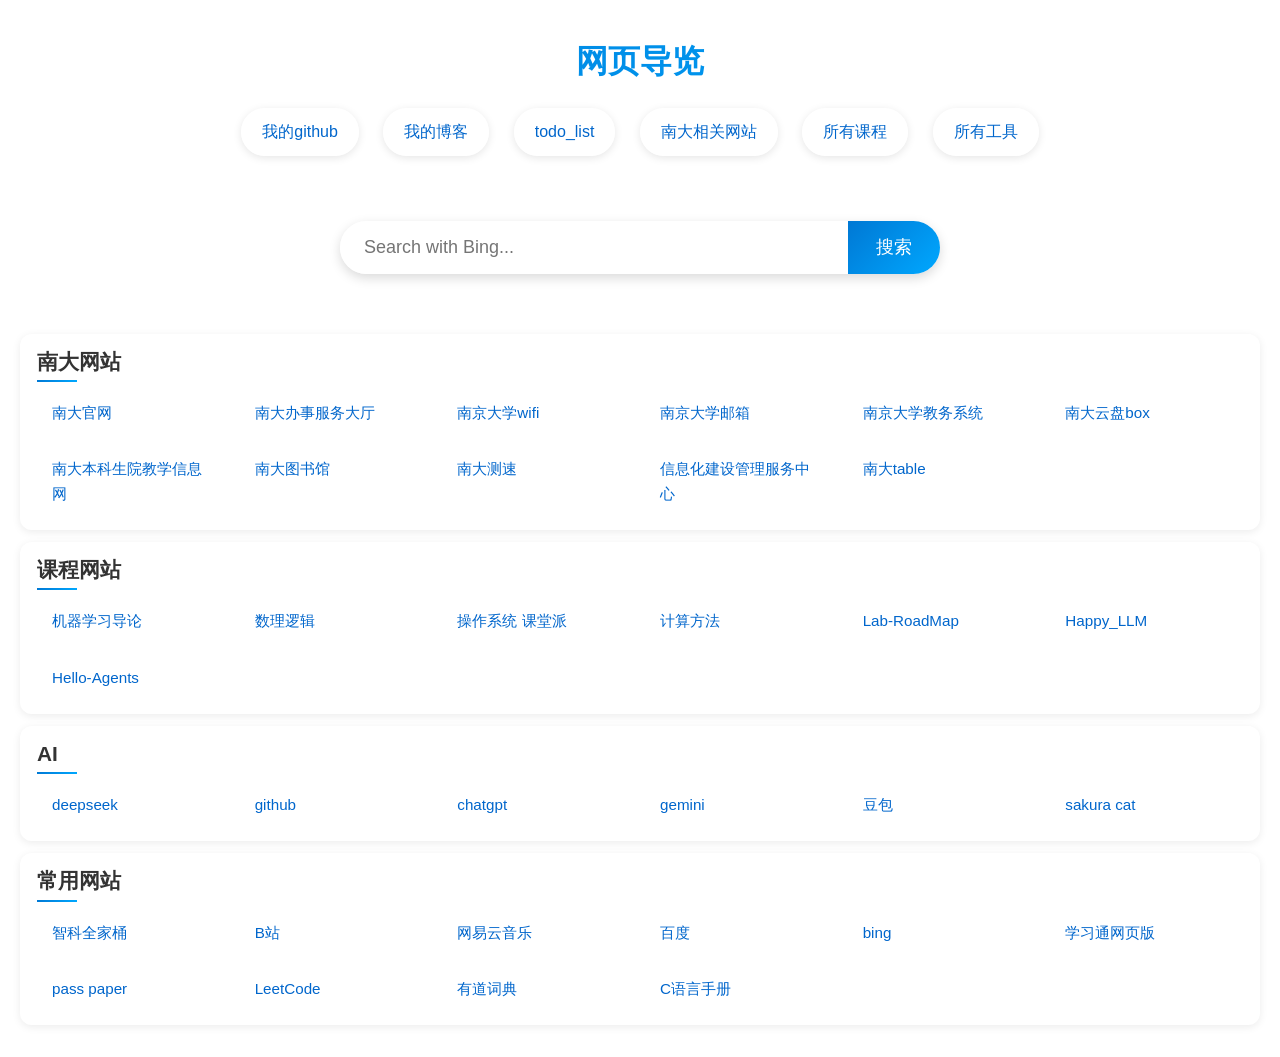
==== index.html @ 231a9780 "新增智科全家桶" ====
<!DOCTYPE html>
<html lang="zh-CN">

<head>
    <meta charset="UTF-8">
    <meta name="viewport" content="width=device-width, initial-scale=1.0">
    <meta name="description" content="李云浩的个人主页 - 导航页">
    <meta name="author" content="李云浩">
    <meta name="theme-color" content="#0078D4">
    <title>李云浩的个人主页</title>
    <link rel="preconnect" href="https://fonts.googleapis.com">
    <link rel="preconnect" href="https://fonts.gstatic.com" crossorigin>
    <link rel="prefetch" href="https://lyh843.github.io/todo">
    <link rel="prefetch" href="https://lyh843.github.io/nju">
    <link rel="prefetch" href="https://lyh843.github.io/preClass">
    <link rel="prefetch" href="https://lyh843.github.io/tools">
    <link rel="stylesheet" href="style.css">
</head>

<body>
    <header>
        <h1 class="title">网页导览</h1>
        <nav class="nav-links" aria-label="主导航">
            <a href="https://github.com/lyh843" target="_blank" rel="noopener noreferrer">我的github</a>
            <a href="http://4.189.252.43" target="_blank" rel="noopener noreferrer">我的博客</a>
            <a href="https://lyh843.github.io/todo" target="_blank" rel="noopener noreferrer">todo_list</a>
            <a href="https://lyh843.github.io/nju" target="_blank" rel="noopener noreferrer">南大相关网站</a>
            <a href="https://lyh843.github.io/preClass" target="_blank" rel="noopener noreferrer">所有课程</a>
            <a href="https://lyh843.github.io/tools" target="_blank" rel="noopener noreferrer">所有工具</a>
        </nav>
    </header>

    <main>
        <div class="search-container">
            <form action="https://www.bing.com/search" method="get" class="search-form" role="search" aria-label="搜索引擎" target="_blank">
                <input type="text" name="q" autofocus placeholder="Search with Bing..." aria-label="搜索内容">
                <button type="submit">搜索</button>
            </form>
        </div>

        <section class="link-section" aria-labelledby="nju-heading">
            <h2 id="nju-heading">南大网站</h2>
            <div class="link-grid">
                <a href="https://www.nju.edu.cn/" target="_blank" rel="noopener noreferrer">南大官网</a>
                <a href="https://ehall.nju.edu.cn/" target="_blank" rel="noopener noreferrer">南大办事服务大厅</a>
                <a href="https://p.nju.edu.cn/" target="_blank" rel="noopener noreferrer">南京大学wifi</a>
                <a href="https://mail.nju.edu.cn/" target="_blank" rel="noopener noreferrer">南京大学邮箱</a>
                <a href="http://elite.nju.edu.cn/jiaowu/login.do" target="_blank" rel="noopener noreferrer">南京大学教务系统</a>
                <a href="https://box.nju.edu.cn/" target="_blank" rel="noopener noreferrer">南大云盘box</a>
                <a href="https://jw.nju.edu.cn/" target="_blank" rel="noopener noreferrer">南大本科生院教学信息网</a>
                <a href="https://lib.nju.edu.cn/" target="_blank" rel="noopener noreferrer">南大图书馆</a>
                <a href="https://test.nju.edu.cn/" target="_blank" rel="noopener noreferrer">南大测速</a>
                <a href="https://itsc.nju.edu.cn/main.htm" target="_blank" rel="noopener noreferrer">信息化建设管理服务中心</a>
                <a href="https://table.nju.edu.cn/" target="_blank" rel="noopener noreferrer">南大table</a>
            </div>
        </section>

        <section class="link-section" aria-labelledby="course-heading">
            <h2 id="course-heading">课程网站</h2>
            <div class="link-grid">
                <a href="http://10.58.102.15:3001/" target="_blank" rel="noopener noreferrer">机器学习导论</a>
                <a href="https://daiwz.net/teaching/" target="_blank" rel="noopener noreferrer">数理逻辑</a>
                <a href="https://www.ketangpai.cn/#/main/classDetail?courseid=MDAwMDAwMDAwMLOcuZaGqbuxhaVyoQ&courserole=0&submodulename=0" target="_blank" rel="noopener noreferrer">操作系统 课堂派</a>
                <a href="https://nju-3dv.github.io/cm2026/" target="_blank" rel="noopener noreferrer">计算方法</a>
                <a href="https://github.com/LAMDASZ-ML/Lab-RoadMap" target="_blank" rel="noopener noreferrer">Lab-RoadMap</a>
                <a href="https://datawhalechina.github.io/happy-llm/#/" target="_blank" rel="noopener noreferrer">Happy_LLM</a>
                <a href="https://datawhalechina.github.io/hello-agents/#/" target="_blank" rel="noopener noreferrer">Hello-Agents</a>
            </div>
        </section>

        <section class="link-section" aria-labelledby="ai-heading">
            <h2 id="ai-heading">AI</h2>
            <div class="link-grid">
                <a href="https://chat.deepseek.com/" target="_blank" rel="noopener noreferrer">deepseek</a>
                <a href="https://github.com/" target="_blank" rel="noopener noreferrer">github</a>
                <a href="https://chatgpt.com/" target="_blank" rel="noopener noreferrer">chatgpt</a>
                <a href="https://gemini.google.com/app" target="_blank" rel="noopener noreferrer">gemini</a>
                <a href="https://www.doubao.com/" target="_blank" rel="noopener noreferrer">豆包</a>
                <a href="https://sakura-cat1.com/dashboard" target="_blank" rel="noopener noreferrer">sakura cat</a>
            </div>
        </section>

        <section class="link-section" aria-labelledby="common-heading">
            <h2 id="common-heading">常用网站</h2>
            <div class="link-grid">
                <a href="https://njuis-students.github.io/" target="_blank" rep="noopener noreferrer">智科全家桶</a>
                <a href="https://www.bilibili.com/" target="_blank" rel="noopener noreferrer">B站</a>
                <a href="https://music.163.com/" target="_blank" rel="noopener noreferrer">网易云音乐</a>
                <a href="https://www.baidu.com/" target="_blank" rel="noopener noreferrer">百度</a>
                <a href="https://www.bing.com/" target="_blank" rel="noopener noreferrer">bing</a>
                <a href="https://passport2.chaoxing.com/login?fid=&newversion=true&refer=https%3A%2F%2Fi.chaoxing.com" target="_blank" rel="noopener noreferrer">学习通网页版</a>
                <a href="https://www.paperpass.com/" target="_blank" rel="noopener noreferrer">pass paper</a>
                <a href="https://leetcode.cn/" target="_blank" rel="noopener noreferrer">LeetCode</a>
                <a href="https://www.youdao.com/" target="_blank" rel="noopener noreferrer">有道词典</a>
                <a href="https://ref.cpl.icu/" target="_blank" rel="noopener noreferrer">C语言手册</a>
            </div>
        </section>
    </main>
</body>

</html>
---- style.css ----
:root {
    --primary-color: #0078D4;
    --primary-gradient: linear-gradient(135deg, #0078D4, #00a8ff);
    --link-color: #0066cc;
    --link-hover: #004499;
    --shadow: 0 4px 12px rgba(0, 0, 0, 0.15);
    --shadow-hover: 0 8px 24px rgba(0, 120, 212, 0.25);
}

* {
    box-sizing: border-box;
}

body {
    margin: 0;
    padding: 20px;
    background-image: linear-gradient(rgba(255, 255, 255, 0.15), rgba(255, 255, 255, 0.2)), url('background1.png');
    background-size: cover;
    background-position: center;
    background-repeat: no-repeat;
    background-attachment: fixed;
    font-family: -apple-system, BlinkMacSystemFont, "Segoe UI", Roboto, "Helvetica Neue", Arial, sans-serif;
    color: #333;
    line-height: 1.6;
    min-height: 100vh;
}

h1, h2, h3 {
    margin: 0.5em 0;
    font-weight: 600;
}

h1 { 
    font-size: 2em;
    background: var(--primary-gradient);
    -webkit-background-clip: text;
    -webkit-text-fill-color: transparent;
    background-clip: text;
}

h2 { 
    font-size: 1.3em;
    margin: 0;
    position: relative;
    display: inline-block;
}

h2::after {
    content: '';
    position: absolute;
    bottom: -4px;
    left: 0;
    width: 40px;
    height: 2px;
    background: var(--primary-gradient);
    transition: width 0.3s ease;
}

.link-section:hover h2::after {
    width: 100%;
}

h3 { font-size: 1.2em; }

a {
    color: var(--link-color);
    text-decoration: none;
    margin-right: 10px;
    transition: all 0.3s ease;
}

a:hover {
    color: var(--link-hover);
    text-decoration: none;
}

.title {
    text-align: center;
    animation: fadeInDown 0.8s ease;
}

.nav-links {
    text-align: center;
    margin: 1em 0;
    animation: fadeIn 1s ease;
}

.nav-links a {
    display: inline-block;
    margin: 5px 10px;
    padding: 10px 20px;
    background: rgba(255, 255, 255, 0.7);
    border-radius: 25px;
    border: 1px solid rgba(255, 255, 255, 0.6);
    box-shadow: 0 2px 8px rgba(0, 0, 0, 0.1);
    transition: all 0.3s ease;
    font-weight: 500;
}

.nav-links a:hover {
    transform: translateY(-3px);
    box-shadow: var(--shadow-hover);
    background: white;
}

.search-container {
    display: flex;
    justify-content: center;
    margin-top: 60px;
    margin-bottom: 60px;
    animation: fadeInUp 1s ease;
}

.search-form {
    display: flex;
    width: 100%;
    max-width: 600px;
    border-radius: 40px;
    box-shadow: var(--shadow);
    overflow: hidden;
    background: white;
    transition: all 0.3s ease;
}

.search-form:hover {
    box-shadow: var(--shadow-hover);
    transform: translateY(-2px);
}

.search-form input {
    flex: 1;
    padding: 16px 24px;
    font-size: 18px;
    border: none;
    outline: none;
}

.search-form button {
    padding: 0 28px;
    font-size: 18px;
    border: none;
    background: var(--primary-gradient);
    color: white;
    cursor: pointer;
    transition: all 0.3s ease;
    font-weight: 500;
}

.search-form button:hover {
    background: linear-gradient(135deg, #0066b8, #0097e6);
    transform: scale(1.05);
}

.link-section {
    background: rgba(255, 255, 255, 0.25);
    padding: 12px 16px;
    padding-top: 10px;
    border-radius: 12px;
    margin: 12px 0;
    border: 1px solid rgba(255, 255, 255, 0.2);
    box-shadow: 0 2px 8px rgba(0, 0, 0, 0.08);
    transition: all 0.3s ease;
    animation: fadeInUp 0.6s ease backwards;
    backdrop-filter: blur(4px);
    overflow: hidden;
}

.link-section .link-grid {
    max-height: 2000px;
    opacity: 1;
    overflow: visible;
    transition: all 0.3s ease;
    margin-top: 12px;
}

.link-section:hover {
    background: rgba(255, 255, 255, 0.45);
    box-shadow: 0 4px 16px rgba(0, 0, 0, 0.12);
}

.link-section:nth-child(1) { animation-delay: 0.1s; }
.link-section:nth-child(2) { animation-delay: 0.2s; }
.link-section:nth-child(3) { animation-delay: 0.3s; }
.link-section:nth-child(4) { animation-delay: 0.4s; }

.link-grid {
    display: grid;
    grid-template-columns: repeat(auto-fill, minmax(180px, 1fr));
    gap: 10px;
}

.link-grid a {
    display: block;
    padding: 10px 14px;
    background: rgba(255, 255, 255, 0.6);
    border-radius: 8px;
    border: 1px solid rgba(255, 255, 255, 0.4);
    transition: all 0.3s ease;
    position: relative;
    overflow: hidden;
    font-size: 0.95em;
}

.link-grid a::before {
    content: '';
    position: absolute;
    top: 0;
    left: -100%;
    width: 100%;
    height: 100%;
    background: linear-gradient(90deg, transparent, rgba(0, 120, 212, 0.1), transparent);
    transition: left 0.5s ease;
}

.link-grid a:hover::before {
    left: 100%;
}

.link-grid a:hover {
    background: rgba(255, 255, 255, 0.85);
    border-color: var(--primary-color);
}

@keyframes fadeIn {
    from { opacity: 0; }
    to { opacity: 1; }
}

@keyframes fadeInDown {
    from {
        opacity: 0;
        transform: translateY(-30px);
    }
    to {
        opacity: 1;
        transform: translateY(0);
    }
}

@keyframes fadeInUp {
    from {
        opacity: 0;
        transform: translateY(30px);
    }
    to {
        opacity: 1;
        transform: translateY(0);
    }
}

@media (max-width: 640px) {
    body { padding: 10px; }
    h1 { font-size: 1.5em; }
    .search-form { flex-direction: column; border-radius: 8px; }
    .search-form input { border-radius: 8px 8px 0 0; }
    .search-form button { padding: 12px; border-radius: 0 0 8px 8px; }
    .link-grid { grid-template-columns: repeat(auto-fill, minmax(140px, 1fr)); }
    .nav-links a { padding: 8px 16px; margin: 3px 6px; }
}
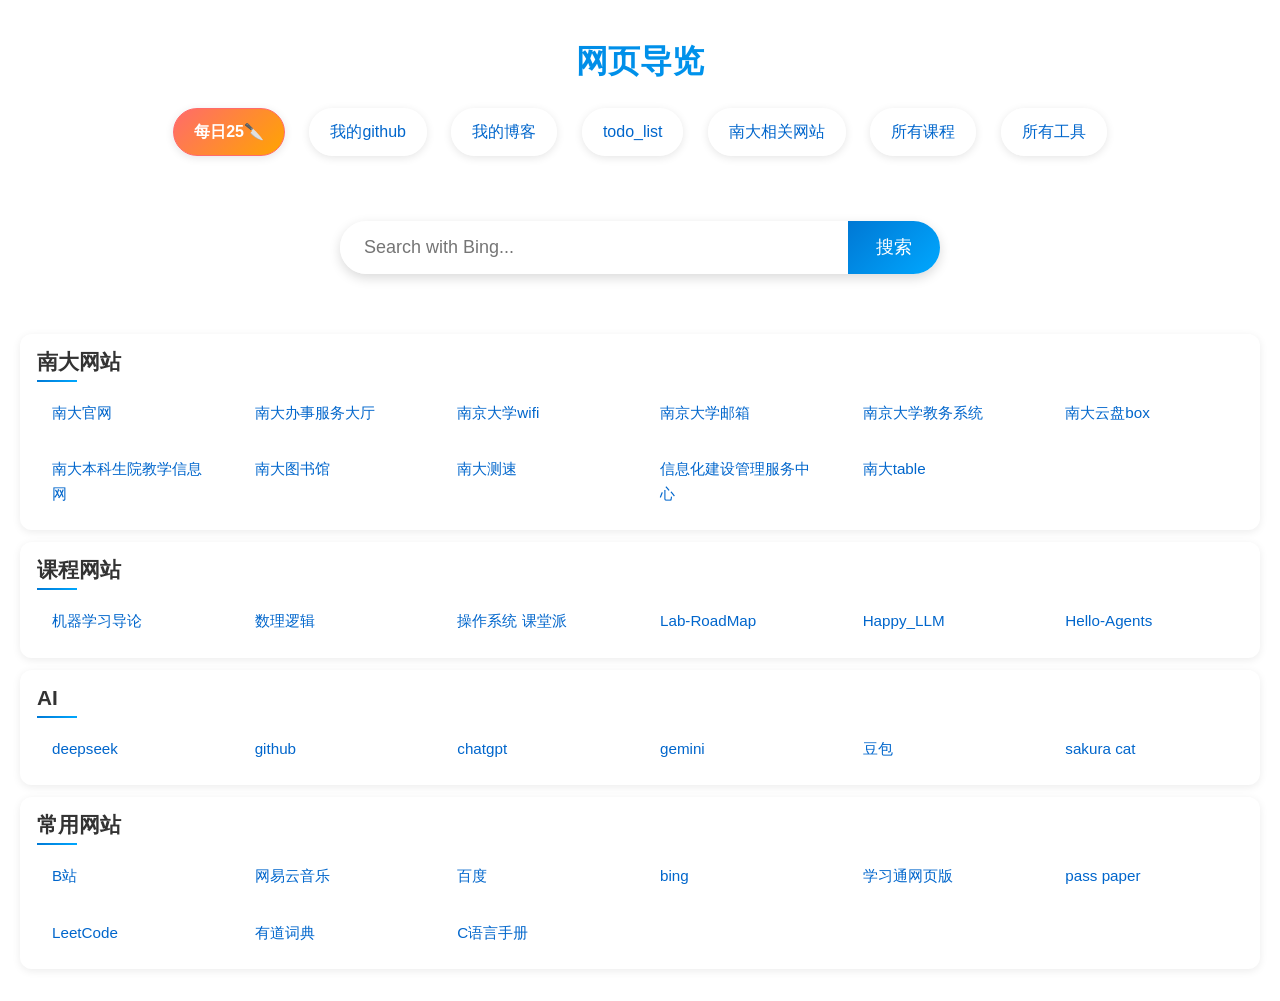
==== commit e049dd96: "每日领25🔪claude额度" ====
--- a/index.html
+++ b/index.html
@@ -21,6 +21,7 @@
     <header>
         <h1 class="title">网页导览</h1>
         <nav class="nav-links" aria-label="主导航">
+            <a href="https://anyrouter.top/register?aff=x5ZK" target="_blank" rel="noopener noreferrer" class="highlight-link">每日25🔪</a>
             <a href="https://github.com/lyh843" target="_blank" rel="noopener noreferrer">我的github</a>
             <a href="http://4.189.252.43" target="_blank" rel="noopener noreferrer">我的博客</a>
             <a href="https://lyh843.github.io/todo" target="_blank" rel="noopener noreferrer">todo_list</a>
@@ -59,9 +60,8 @@
             <h2 id="course-heading">课程网站</h2>
             <div class="link-grid">
                 <a href="http://10.58.102.15:3001/" target="_blank" rel="noopener noreferrer">机器学习导论</a>
-                <a href="https://daiwz.net/teaching/" target="_blank" rel="noopener noreferrer">数理逻辑</a>
+                <a href="https://daiwz.net/teaching/" target="_blank" rel="noopener noerferrer">数理逻辑</a>
                 <a href="https://www.ketangpai.cn/#/main/classDetail?courseid=MDAwMDAwMDAwMLOcuZaGqbuxhaVyoQ&courserole=0&submodulename=0" target="_blank" rel="noopener noreferrer">操作系统 课堂派</a>
-                <a href="https://nju-3dv.github.io/cm2026/" target="_blank" rel="noopener noreferrer">计算方法</a>
                 <a href="https://github.com/LAMDASZ-ML/Lab-RoadMap" target="_blank" rel="noopener noreferrer">Lab-RoadMap</a>
                 <a href="https://datawhalechina.github.io/happy-llm/#/" target="_blank" rel="noopener noreferrer">Happy_LLM</a>
                 <a href="https://datawhalechina.github.io/hello-agents/#/" target="_blank" rel="noopener noreferrer">Hello-Agents</a>
@@ -83,7 +83,6 @@
         <section class="link-section" aria-labelledby="common-heading">
             <h2 id="common-heading">常用网站</h2>
             <div class="link-grid">
-                <a href="https://njuis-students.github.io/" target="_blank" rep="noopener noreferrer">智科全家桶</a>
                 <a href="https://www.bilibili.com/" target="_blank" rel="noopener noreferrer">B站</a>
                 <a href="https://music.163.com/" target="_blank" rel="noopener noreferrer">网易云音乐</a>
                 <a href="https://www.baidu.com/" target="_blank" rel="noopener noreferrer">百度</a>
--- a/style.css
+++ b/style.css
@@ -103,6 +103,18 @@
     background: white;
 }
 
+.highlight-link {
+    background: linear-gradient(135deg, #ff6b6b, #ffa500) !important;
+    color: white !important;
+    border-color: #ff6b6b !important;
+    font-weight: 700 !important;
+}
+
+.highlight-link:hover {
+    background: linear-gradient(135deg, #ff5252, #ff8c00) !important;
+    transform: translateY(-3px) scale(1.05);
+}
+
 .search-container {
     display: flex;
     justify-content: center;
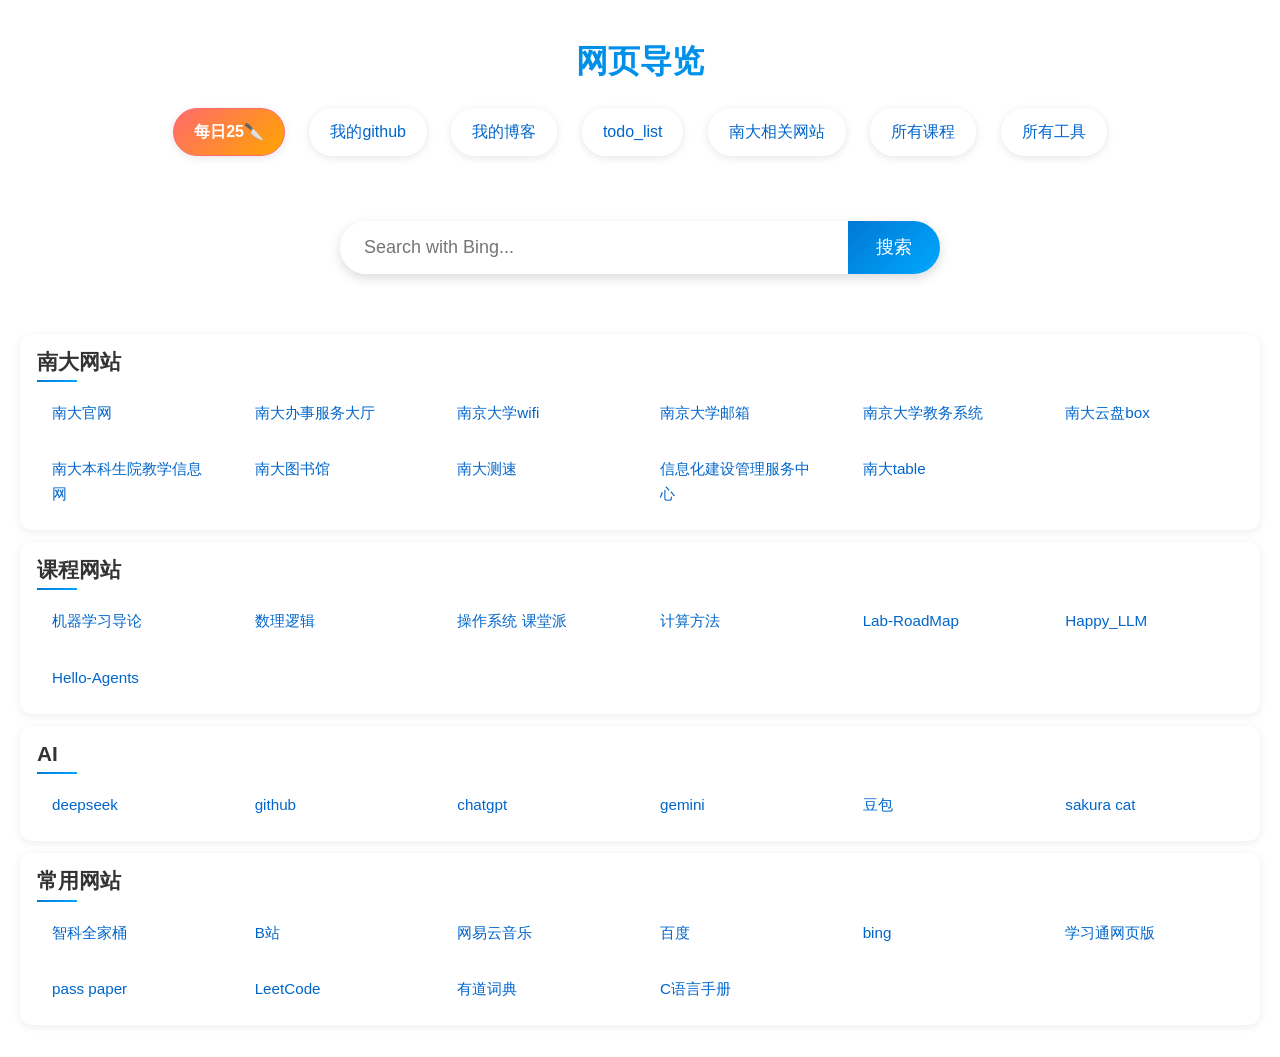
==== commit 5c5fb81f: "Merge branch 'main' of https://github.com/lyh843/lyh843.github.io" ====
--- a/index.html
+++ b/index.html
@@ -60,8 +60,9 @@
             <h2 id="course-heading">课程网站</h2>
             <div class="link-grid">
                 <a href="http://10.58.102.15:3001/" target="_blank" rel="noopener noreferrer">机器学习导论</a>
-                <a href="https://daiwz.net/teaching/" target="_blank" rel="noopener noerferrer">数理逻辑</a>
+                <a href="https://daiwz.net/teaching/" target="_blank" rel="noopener noreferrer">数理逻辑</a>
                 <a href="https://www.ketangpai.cn/#/main/classDetail?courseid=MDAwMDAwMDAwMLOcuZaGqbuxhaVyoQ&courserole=0&submodulename=0" target="_blank" rel="noopener noreferrer">操作系统 课堂派</a>
+                <a href="https://nju-3dv.github.io/cm2026/" target="_blank" rel="noopener noreferrer">计算方法</a>
                 <a href="https://github.com/LAMDASZ-ML/Lab-RoadMap" target="_blank" rel="noopener noreferrer">Lab-RoadMap</a>
                 <a href="https://datawhalechina.github.io/happy-llm/#/" target="_blank" rel="noopener noreferrer">Happy_LLM</a>
                 <a href="https://datawhalechina.github.io/hello-agents/#/" target="_blank" rel="noopener noreferrer">Hello-Agents</a>
@@ -83,6 +84,7 @@
         <section class="link-section" aria-labelledby="common-heading">
             <h2 id="common-heading">常用网站</h2>
             <div class="link-grid">
+                <a href="https://njuis-students.github.io/" target="_blank" rep="noopener noreferrer">智科全家桶</a>
                 <a href="https://www.bilibili.com/" target="_blank" rel="noopener noreferrer">B站</a>
                 <a href="https://music.163.com/" target="_blank" rel="noopener noreferrer">网易云音乐</a>
                 <a href="https://www.baidu.com/" target="_blank" rel="noopener noreferrer">百度</a>
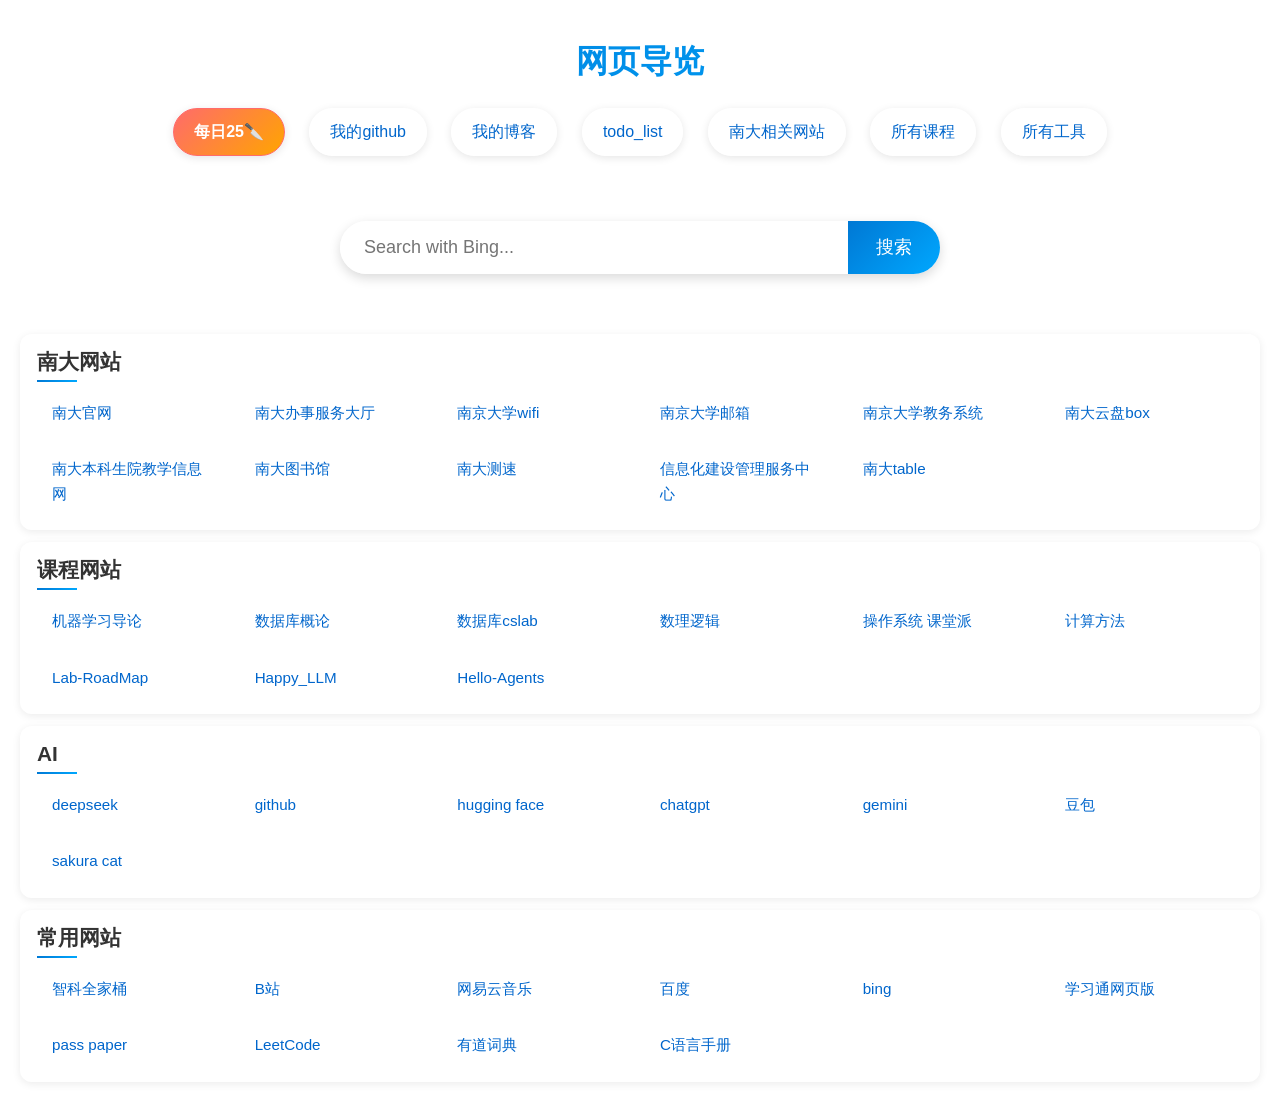
==== commit 2ebe2f91: "搜索栏推荐" ====
--- a/index.html
+++ b/index.html
@@ -33,10 +33,11 @@
 
     <main>
         <div class="search-container">
-            <form action="https://www.bing.com/search" method="get" class="search-form" role="search" aria-label="搜索引擎" target="_blank">
-                <input type="text" name="q" autofocus placeholder="Search with Bing..." aria-label="搜索内容">
+            <form action="https://www.bing.com/search" method="get" class="search-form" role="search" aria-label="搜索引擎" target="_blank" id="search-form">
+                <input type="text" name="q" autofocus placeholder="Search with Bing..." aria-label="搜索内容" autocomplete="off" id="search-input">
                 <button type="submit">搜索</button>
             </form>
+            <div class="search-suggestions" id="search-suggestions" role="listbox" aria-label="搜索建议"></div>
         </div>
 
         <section class="link-section" aria-labelledby="nju-heading">
@@ -60,6 +61,8 @@
             <h2 id="course-heading">课程网站</h2>
             <div class="link-grid">
                 <a href="http://10.58.102.15:3001/" target="_blank" rel="noopener noreferrer">机器学习导论</a>
+                <a href="http://ws2.nju.edu.cn/kgwiki/doku.php?id=courses:db2" target="_blank" rel="noopener noreferrer">数据库概论</a>
+                <a href="https://cslab-cms.nju.edu.cn/classrooms/iazf4uhj/announcement" target="_blank" rel="noopener noreferrer">数据库cslab</a>
                 <a href="https://daiwz.net/teaching/" target="_blank" rel="noopener noreferrer">数理逻辑</a>
                 <a href="https://www.ketangpai.cn/#/main/classDetail?courseid=MDAwMDAwMDAwMLOcuZaGqbuxhaVyoQ&courserole=0&submodulename=0" target="_blank" rel="noopener noreferrer">操作系统 课堂派</a>
                 <a href="https://nju-3dv.github.io/cm2026/" target="_blank" rel="noopener noreferrer">计算方法</a>
@@ -74,6 +77,7 @@
             <div class="link-grid">
                 <a href="https://chat.deepseek.com/" target="_blank" rel="noopener noreferrer">deepseek</a>
                 <a href="https://github.com/" target="_blank" rel="noopener noreferrer">github</a>
+                <a href="https://huggingface.co/" target="_blank" rel="noopener noreferrer">hugging face</a>
                 <a href="https://chatgpt.com/" target="_blank" rel="noopener noreferrer">chatgpt</a>
                 <a href="https://gemini.google.com/app" target="_blank" rel="noopener noreferrer">gemini</a>
                 <a href="https://www.doubao.com/" target="_blank" rel="noopener noreferrer">豆包</a>
@@ -97,6 +101,126 @@
             </div>
         </section>
     </main>
+
+    <script>
+        (function() {
+            const searchForm = document.getElementById('search-form');
+            const searchInput = document.getElementById('search-input');
+            const suggestionsContainer = document.getElementById('search-suggestions');
+            let suggestions = [];
+            let selectedIndex = -1;
+            let debounceTimer = null;
+
+            searchInput.addEventListener('input', function() {
+                const query = this.value.trim();
+                
+                clearTimeout(debounceTimer);
+                
+                if (!query) {
+                    hideSuggestions();
+                    return;
+                }
+
+                debounceTimer = setTimeout(function() {
+                    fetchSuggestions(query);
+                }, 20);
+            });
+
+            searchInput.addEventListener('keydown', function(e) {
+                if (e.key === 'ArrowDown') {
+                    e.preventDefault();
+                    if (selectedIndex < suggestions.length - 1) {
+                        selectedIndex++;
+                        updateSelected();
+                    }
+                } else if (e.key === 'ArrowUp') {
+                    e.preventDefault();
+                    if (selectedIndex > 0) {
+                        selectedIndex--;
+                        updateSelected();
+                    }
+                } else if (e.key === 'Enter') {
+                    if (selectedIndex >= 0 && suggestions[selectedIndex]) {
+                        e.preventDefault();
+                        searchInput.value = suggestions[selectedIndex];
+                        searchForm.submit();
+                    }
+                } else if (e.key === 'Escape') {
+                    hideSuggestions();
+                }
+            });
+
+            searchForm.addEventListener('submit', function() {
+                hideSuggestions();
+            });
+
+            document.addEventListener('click', function(e) {
+                if (!searchForm.contains(e.target)) {
+                    hideSuggestions();
+                }
+            });
+
+            function fetchSuggestions(query) {
+                const script = document.createElement('script');
+                const callbackName = 'bingCallback_' + Date.now();
+                
+                window[callbackName] = function(data) {
+                    suggestions = data[1] || [];
+                    displaySuggestions(suggestions);
+                    delete window[callbackName];
+                    if (script.parentNode) script.parentNode.removeChild(script);
+                };
+                
+                script.src = 'https://www.bing.com/osjson.aspx?query=' + encodeURIComponent(query) + '&JsonType=callback&JsonCallback=' + callbackName;
+                script.onerror = function() {
+                    hideSuggestions();
+                    delete window[callbackName];
+                    if (script.parentNode) script.parentNode.removeChild(script);
+                };
+                document.body.appendChild(script);
+            }
+
+            function displaySuggestions(items) {
+                if (items.length === 0) {
+                    hideSuggestions();
+                    return;
+                }
+
+                suggestionsContainer.innerHTML = '';
+                selectedIndex = -1;
+
+                items.slice(0, 5).forEach(function(item) {
+                    const div = document.createElement('div');
+                    div.className = 'suggestion-item';
+                    div.textContent = item;
+                    div.addEventListener('click', function() {
+                        searchInput.value = item;
+                        searchForm.submit();
+                    });
+                    suggestionsContainer.appendChild(div);
+                });
+
+                suggestionsContainer.classList.add('active');
+            }
+
+            function hideSuggestions() {
+                suggestionsContainer.classList.remove('active');
+                suggestions = [];
+                selectedIndex = -1;
+            }
+
+            function updateSelected() {
+                const items = suggestionsContainer.querySelectorAll('.suggestion-item');
+                items.forEach(function(item, index) {
+                    if (index === selectedIndex) {
+                        item.classList.add('selected');
+                    } else {
+                        item.classList.remove('selected');
+                    }
+                });
+            }
+        })();
+    </script>
 </body>
 
 </html>
--- a/style.css
+++ b/style.css
@@ -163,6 +163,47 @@
     transform: scale(1.05);
 }
 
+.search-suggestions {
+    position: absolute;
+    top: 100%;
+    left: 0;
+    right: 0;
+    max-width: 600px;
+    margin: 4px auto 0;
+    background: white;
+    border-radius: 12px;
+    box-shadow: var(--shadow);
+    overflow: hidden;
+    display: none;
+    z-index: 1000;
+}
+
+.search-suggestions.active {
+    display: block;
+}
+
+.search-suggestions .suggestion-item {
+    padding: 12px 24px;
+    cursor: pointer;
+    transition: all 0.2s ease;
+    color: #333;
+    border-bottom: 1px solid rgba(0, 0, 0, 0.05);
+}
+
+.search-suggestions .suggestion-item:last-child {
+    border-bottom: none;
+}
+
+.search-suggestions .suggestion-item:hover,
+.search-suggestions .suggestion-item.selected {
+    background: rgba(0, 120, 212, 0.1);
+    color: var(--primary-color);
+}
+
+.search-container {
+    position: relative;
+}
+
 .link-section {
     background: rgba(255, 255, 255, 0.25);
     padding: 12px 16px;
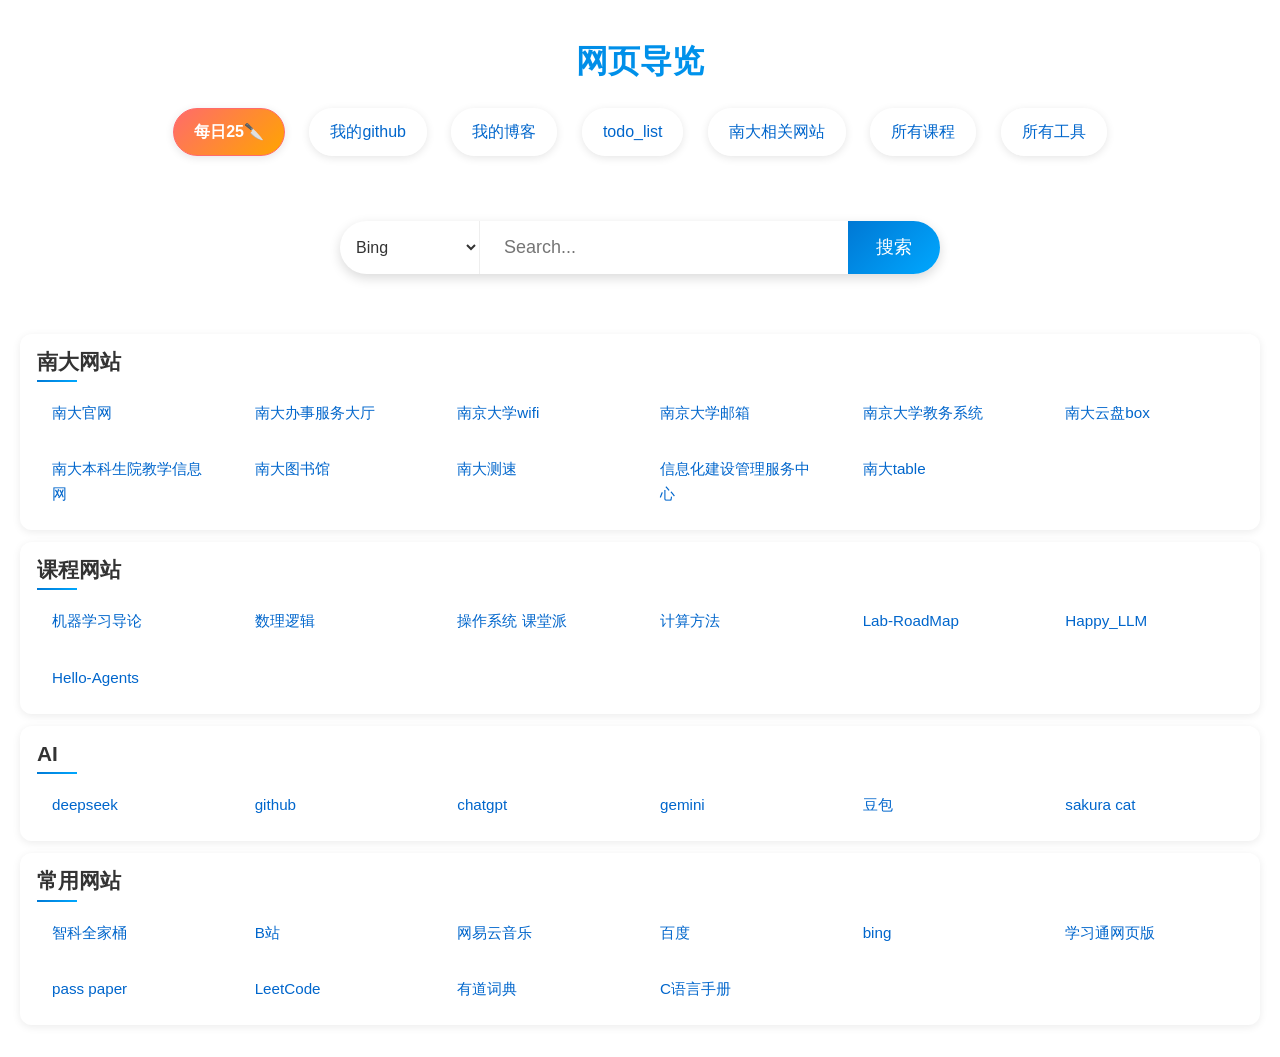
==== commit 1371443d: "bing 代理状态下不太能搜索" ====
--- a/index.html
+++ b/index.html
@@ -33,11 +33,16 @@
 
     <main>
         <div class="search-container">
-            <form action="https://www.bing.com/search" method="get" class="search-form" role="search" aria-label="搜索引擎" target="_blank" id="search-form">
-                <input type="text" name="q" autofocus placeholder="Search with Bing..." aria-label="搜索内容" autocomplete="off" id="search-input">
+            <form method="get" class="search-form" role="search" aria-label="搜索引擎" target="_blank">
+                <select id="engine-select" aria-label="选择搜索引擎">
+                    <option value="https://www.bing.com/search">Bing</option>
+                    <option value="https://www.google.com/search">Google</option>
+                    <option value="https://www.baidu.com/s">百度</option>
+                    <option value="https://duckduckgo.com/">DuckDuckGo</option>
+                </select>
+                <input type="text" name="q" autofocus placeholder="Search..." aria-label="搜索内容">
                 <button type="submit">搜索</button>
             </form>
-            <div class="search-suggestions" id="search-suggestions" role="listbox" aria-label="搜索建议"></div>
         </div>
 
         <section class="link-section" aria-labelledby="nju-heading">
@@ -61,8 +66,6 @@
             <h2 id="course-heading">课程网站</h2>
             <div class="link-grid">
                 <a href="http://10.58.102.15:3001/" target="_blank" rel="noopener noreferrer">机器学习导论</a>
-                <a href="http://ws2.nju.edu.cn/kgwiki/doku.php?id=courses:db2" target="_blank" rel="noopener noreferrer">数据库概论</a>
-                <a href="https://cslab-cms.nju.edu.cn/classrooms/iazf4uhj/announcement" target="_blank" rel="noopener noreferrer">数据库cslab</a>
                 <a href="https://daiwz.net/teaching/" target="_blank" rel="noopener noreferrer">数理逻辑</a>
                 <a href="https://www.ketangpai.cn/#/main/classDetail?courseid=MDAwMDAwMDAwMLOcuZaGqbuxhaVyoQ&courserole=0&submodulename=0" target="_blank" rel="noopener noreferrer">操作系统 课堂派</a>
                 <a href="https://nju-3dv.github.io/cm2026/" target="_blank" rel="noopener noreferrer">计算方法</a>
@@ -77,7 +80,6 @@
             <div class="link-grid">
                 <a href="https://chat.deepseek.com/" target="_blank" rel="noopener noreferrer">deepseek</a>
                 <a href="https://github.com/" target="_blank" rel="noopener noreferrer">github</a>
-                <a href="https://huggingface.co/" target="_blank" rel="noopener noreferrer">hugging face</a>
                 <a href="https://chatgpt.com/" target="_blank" rel="noopener noreferrer">chatgpt</a>
                 <a href="https://gemini.google.com/app" target="_blank" rel="noopener noreferrer">gemini</a>
                 <a href="https://www.doubao.com/" target="_blank" rel="noopener noreferrer">豆包</a>
@@ -101,124 +103,25 @@
             </div>
         </section>
     </main>
-
-    <script>
+<script>
         (function() {
-            const searchForm = document.getElementById('search-form');
-            const searchInput = document.getElementById('search-input');
-            const suggestionsContainer = document.getElementById('search-suggestions');
-            let suggestions = [];
-            let selectedIndex = -1;
-            let debounceTimer = null;
-
-            searchInput.addEventListener('input', function() {
-                const query = this.value.trim();
-                
-                clearTimeout(debounceTimer);
-                
-                if (!query) {
-                    hideSuggestions();
-                    return;
-                }
-
-                debounceTimer = setTimeout(function() {
-                    fetchSuggestions(query);
-                }, 20);
+            var form = document.querySelector('.search-form');
+            var select = document.getElementById('engine-select');
+            var input = form.querySelector('input');
+            var url = localStorage.getItem('searchEngine') || 'https://www.bing.com/search';
+            select.value = url;
+            form.action = url;
+            select.addEventListener('change', function() {
+                form.action = this.value;
+                localStorage.setItem('searchEngine', this.value);
             });
-
-            searchInput.addEventListener('keydown', function(e) {
-                if (e.key === 'ArrowDown') {
-                    e.preventDefault();
-                    if (selectedIndex < suggestions.length - 1) {
-                        selectedIndex++;
-                        updateSelected();
-                    }
-                } else if (e.key === 'ArrowUp') {
-                    e.preventDefault();
-                    if (selectedIndex > 0) {
-                        selectedIndex--;
-                        updateSelected();
-                    }
-                } else if (e.key === 'Enter') {
-                    if (selectedIndex >= 0 && suggestions[selectedIndex]) {
-                        e.preventDefault();
-                        searchInput.value = suggestions[selectedIndex];
-                        searchForm.submit();
-                    }
-                } else if (e.key === 'Escape') {
-                    hideSuggestions();
+            form.addEventListener('submit', function(e) {
+                if (form.action.includes('baidu.com')) {
+                    input.name = 'wd';
+                } else {
+                    input.name = 'q';
                 }
             });
-
-            searchForm.addEventListener('submit', function() {
-                hideSuggestions();
-            });
-
-            document.addEventListener('click', function(e) {
-                if (!searchForm.contains(e.target)) {
-                    hideSuggestions();
-                }
-            });
-
-            function fetchSuggestions(query) {
-                const script = document.createElement('script');
-                const callbackName = 'bingCallback_' + Date.now();
-                
-                window[callbackName] = function(data) {
-                    suggestions = data[1] || [];
-                    displaySuggestions(suggestions);
-                    delete window[callbackName];
-                    if (script.parentNode) script.parentNode.removeChild(script);
-                };
-                
-                script.src = 'https://www.bing.com/osjson.aspx?query=' + encodeURIComponent(query) + '&JsonType=callback&JsonCallback=' + callbackName;
-                script.onerror = function() {
-                    hideSuggestions();
-                    delete window[callbackName];
-                    if (script.parentNode) script.parentNode.removeChild(script);
-                };
-                document.body.appendChild(script);
-            }
-
-            function displaySuggestions(items) {
-                if (items.length === 0) {
-                    hideSuggestions();
-                    return;
-                }
-
-                suggestionsContainer.innerHTML = '';
-                selectedIndex = -1;
-
-                items.slice(0, 5).forEach(function(item) {
-                    const div = document.createElement('div');
-                    div.className = 'suggestion-item';
-                    div.textContent = item;
-                    div.addEventListener('click', function() {
-                        searchInput.value = item;
-                        searchForm.submit();
-                    });
-                    suggestionsContainer.appendChild(div);
-                });
-
-                suggestionsContainer.classList.add('active');
-            }
-
-            function hideSuggestions() {
-                suggestionsContainer.classList.remove('active');
-                suggestions = [];
-                selectedIndex = -1;
-            }
-
-            function updateSelected() {
-                const items = suggestionsContainer.querySelectorAll('.suggestion-item');
-                items.forEach(function(item, index) {
-                    if (index === selectedIndex) {
-                        item.classList.add('selected');
-                    } else {
-                        item.classList.remove('selected');
-                    }
-                });
-            }
         })();
     </script>
 </body>
--- a/style.css
+++ b/style.css
@@ -139,6 +139,22 @@
     transform: translateY(-2px);
 }
 
+.search-form select {
+    padding: 16px 12px;
+    font-size: 16px;
+    border: none;
+    border-right: 1px solid #eee;
+    outline: none;
+    background: transparent;
+    color: #333;
+    cursor: pointer;
+    font-weight: 500;
+}
+
+.search-form select:hover {
+    background: rgba(0, 120, 212, 0.05);
+}
+
 .search-form input {
     flex: 1;
     padding: 16px 24px;
@@ -161,47 +177,6 @@
 .search-form button:hover {
     background: linear-gradient(135deg, #0066b8, #0097e6);
     transform: scale(1.05);
-}
-
-.search-suggestions {
-    position: absolute;
-    top: 100%;
-    left: 0;
-    right: 0;
-    max-width: 600px;
-    margin: 4px auto 0;
-    background: white;
-    border-radius: 12px;
-    box-shadow: var(--shadow);
-    overflow: hidden;
-    display: none;
-    z-index: 1000;
-}
-
-.search-suggestions.active {
-    display: block;
-}
-
-.search-suggestions .suggestion-item {
-    padding: 12px 24px;
-    cursor: pointer;
-    transition: all 0.2s ease;
-    color: #333;
-    border-bottom: 1px solid rgba(0, 0, 0, 0.05);
-}
-
-.search-suggestions .suggestion-item:last-child {
-    border-bottom: none;
-}
-
-.search-suggestions .suggestion-item:hover,
-.search-suggestions .suggestion-item.selected {
-    background: rgba(0, 120, 212, 0.1);
-    color: var(--primary-color);
-}
-
-.search-container {
-    position: relative;
 }
 
 .link-section {
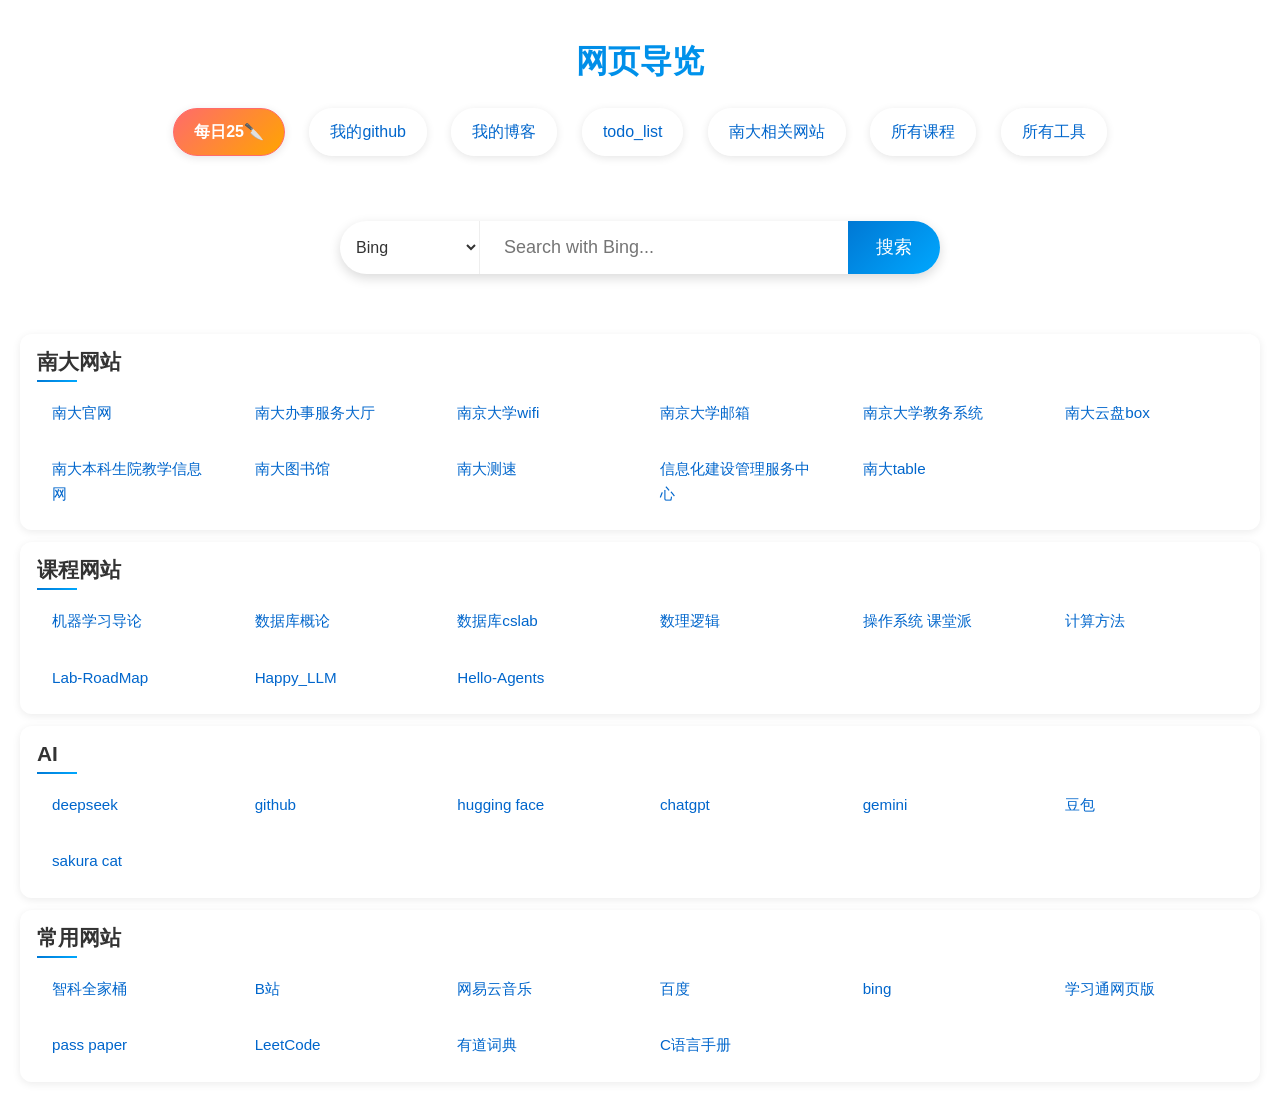
==== commit 428fef70: "Merge remote-tracking branch 'refs/remotes/origin/main'" ====
--- a/index.html
+++ b/index.html
@@ -33,16 +33,18 @@
 
     <main>
         <div class="search-container">
-            <form method="get" class="search-form" role="search" aria-label="搜索引擎" target="_blank">
+            <form method="get" class="search-form" role="search" aria-label="搜索引擎" target="_blank" id="search-form">
                 <select id="engine-select" aria-label="选择搜索引擎">
                     <option value="https://www.bing.com/search">Bing</option>
                     <option value="https://www.google.com/search">Google</option>
                     <option value="https://www.baidu.com/s">百度</option>
                     <option value="https://duckduckgo.com/">DuckDuckGo</option>
                 </select>
-                <input type="text" name="q" autofocus placeholder="Search..." aria-label="搜索内容">
+                <input type="text" name="q" autofocus placeholder="Search with Bing..." aria-label="搜索内容" autocomplete="off" id="search-input">
+                
                 <button type="submit">搜索</button>
             </form>
+            <div class="search-suggestions" id="search-suggestions" role="listbox" aria-label="搜索建议"></div>
         </div>
 
         <section class="link-section" aria-labelledby="nju-heading">
@@ -66,6 +68,8 @@
             <h2 id="course-heading">课程网站</h2>
             <div class="link-grid">
                 <a href="http://10.58.102.15:3001/" target="_blank" rel="noopener noreferrer">机器学习导论</a>
+                <a href="http://ws2.nju.edu.cn/kgwiki/doku.php?id=courses:db2" target="_blank" rel="noopener noreferrer">数据库概论</a>
+                <a href="https://cslab-cms.nju.edu.cn/classrooms/iazf4uhj/announcement" target="_blank" rel="noopener noreferrer">数据库cslab</a>
                 <a href="https://daiwz.net/teaching/" target="_blank" rel="noopener noreferrer">数理逻辑</a>
                 <a href="https://www.ketangpai.cn/#/main/classDetail?courseid=MDAwMDAwMDAwMLOcuZaGqbuxhaVyoQ&courserole=0&submodulename=0" target="_blank" rel="noopener noreferrer">操作系统 课堂派</a>
                 <a href="https://nju-3dv.github.io/cm2026/" target="_blank" rel="noopener noreferrer">计算方法</a>
@@ -80,6 +84,7 @@
             <div class="link-grid">
                 <a href="https://chat.deepseek.com/" target="_blank" rel="noopener noreferrer">deepseek</a>
                 <a href="https://github.com/" target="_blank" rel="noopener noreferrer">github</a>
+                <a href="https://huggingface.co/" target="_blank" rel="noopener noreferrer">hugging face</a>
                 <a href="https://chatgpt.com/" target="_blank" rel="noopener noreferrer">chatgpt</a>
                 <a href="https://gemini.google.com/app" target="_blank" rel="noopener noreferrer">gemini</a>
                 <a href="https://www.doubao.com/" target="_blank" rel="noopener noreferrer">豆包</a>
@@ -124,6 +129,125 @@
             });
         })();
     </script>
+    <script>
+        (function() {
+            const searchForm = document.getElementById('search-form');
+            const searchInput = document.getElementById('search-input');
+            const suggestionsContainer = document.getElementById('search-suggestions');
+            let suggestions = [];
+            let selectedIndex = -1;
+            let debounceTimer = null;
+
+            searchInput.addEventListener('input', function() {
+                const query = this.value.trim();
+                
+                clearTimeout(debounceTimer);
+                
+                if (!query) {
+                    hideSuggestions();
+                    return;
+                }
+
+                debounceTimer = setTimeout(function() {
+                    fetchSuggestions(query);
+                }, 20);
+            });
+
+            searchInput.addEventListener('keydown', function(e) {
+                if (e.key === 'ArrowDown') {
+                    e.preventDefault();
+                    if (selectedIndex < suggestions.length - 1) {
+                        selectedIndex++;
+                        updateSelected();
+                    }
+                } else if (e.key === 'ArrowUp') {
+                    e.preventDefault();
+                    if (selectedIndex > 0) {
+                        selectedIndex--;
+                        updateSelected();
+                    }
+                } else if (e.key === 'Enter') {
+                    if (selectedIndex >= 0 && suggestions[selectedIndex]) {
+                        e.preventDefault();
+                        searchInput.value = suggestions[selectedIndex];
+                        searchForm.submit();
+                    }
+                } else if (e.key === 'Escape') {
+                    hideSuggestions();
+                }
+            });
+
+            searchForm.addEventListener('submit', function() {
+                hideSuggestions();
+            });
+
+            document.addEventListener('click', function(e) {
+                if (!searchForm.contains(e.target)) {
+                    hideSuggestions();
+                }
+            });
+
+            function fetchSuggestions(query) {
+                const script = document.createElement('script');
+                const callbackName = 'bingCallback_' + Date.now();
+                
+                window[callbackName] = function(data) {
+                    suggestions = data[1] || [];
+                    displaySuggestions(suggestions);
+                    delete window[callbackName];
+                    if (script.parentNode) script.parentNode.removeChild(script);
+                };
+                
+                script.src = 'https://www.bing.com/osjson.aspx?query=' + encodeURIComponent(query) + '&JsonType=callback&JsonCallback=' + callbackName;
+                script.onerror = function() {
+                    hideSuggestions();
+                    delete window[callbackName];
+                    if (script.parentNode) script.parentNode.removeChild(script);
+                };
+                document.body.appendChild(script);
+            }
+
+            function displaySuggestions(items) {
+                if (items.length === 0) {
+                    hideSuggestions();
+                    return;
+                }
+
+                suggestionsContainer.innerHTML = '';
+                selectedIndex = -1;
+
+                items.slice(0, 5).forEach(function(item) {
+                    const div = document.createElement('div');
+                    div.className = 'suggestion-item';
+                    div.textContent = item;
+                    div.addEventListener('click', function() {
+                        searchInput.value = item;
+                        searchForm.submit();
+                    });
+                    suggestionsContainer.appendChild(div);
+                });
+
+                suggestionsContainer.classList.add('active');
+            }
+
+            function hideSuggestions() {
+                suggestionsContainer.classList.remove('active');
+                suggestions = [];
+                selectedIndex = -1;
+            }
+
+            function updateSelected() {
+                const items = suggestionsContainer.querySelectorAll('.suggestion-item');
+                items.forEach(function(item, index) {
+                    if (index === selectedIndex) {
+                        item.classList.add('selected');
+                    } else {
+                        item.classList.remove('selected');
+                    }
+                });
+            }
+        })();
+    </script>
 </body>
 
 </html>
--- a/style.css
+++ b/style.css
@@ -179,6 +179,47 @@
     transform: scale(1.05);
 }
 
+.search-suggestions {
+    position: absolute;
+    top: 100%;
+    left: 0;
+    right: 0;
+    max-width: 600px;
+    margin: 4px auto 0;
+    background: white;
+    border-radius: 12px;
+    box-shadow: var(--shadow);
+    overflow: hidden;
+    display: none;
+    z-index: 1000;
+}
+
+.search-suggestions.active {
+    display: block;
+}
+
+.search-suggestions .suggestion-item {
+    padding: 12px 24px;
+    cursor: pointer;
+    transition: all 0.2s ease;
+    color: #333;
+    border-bottom: 1px solid rgba(0, 0, 0, 0.05);
+}
+
+.search-suggestions .suggestion-item:last-child {
+    border-bottom: none;
+}
+
+.search-suggestions .suggestion-item:hover,
+.search-suggestions .suggestion-item.selected {
+    background: rgba(0, 120, 212, 0.1);
+    color: var(--primary-color);
+}
+
+.search-container {
+    position: relative;
+}
+
 .link-section {
     background: rgba(255, 255, 255, 0.25);
     padding: 12px 16px;
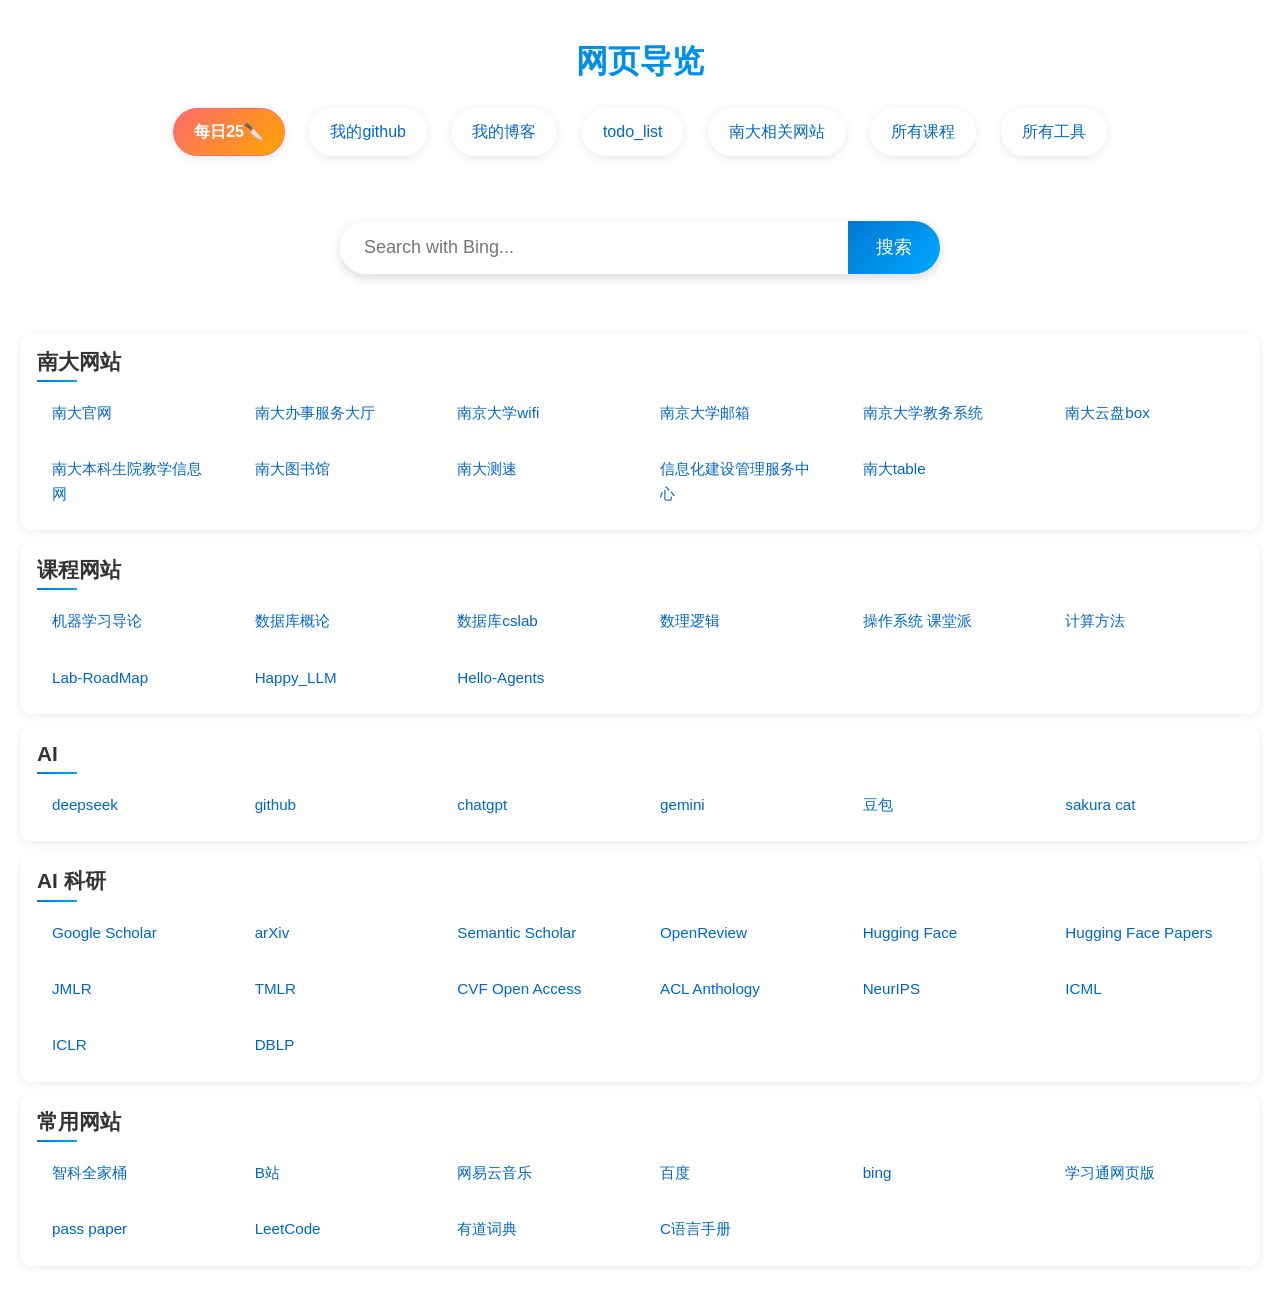
==== commit 3f9a0fe9: "科研网页增加" ====
--- a/index.html
+++ b/index.html
@@ -33,15 +33,8 @@
 
     <main>
         <div class="search-container">
-            <form method="get" class="search-form" role="search" aria-label="搜索引擎" target="_blank" id="search-form">
-                <select id="engine-select" aria-label="选择搜索引擎">
-                    <option value="https://www.bing.com/search">Bing</option>
-                    <option value="https://www.google.com/search">Google</option>
-                    <option value="https://www.baidu.com/s">百度</option>
-                    <option value="https://duckduckgo.com/">DuckDuckGo</option>
-                </select>
+            <form action="https://www.bing.com/search" method="get" class="search-form" role="search" aria-label="搜索引擎" target="_blank" id="search-form">
                 <input type="text" name="q" autofocus placeholder="Search with Bing..." aria-label="搜索内容" autocomplete="off" id="search-input">
-                
                 <button type="submit">搜索</button>
             </form>
             <div class="search-suggestions" id="search-suggestions" role="listbox" aria-label="搜索建议"></div>
@@ -84,7 +77,6 @@
             <div class="link-grid">
                 <a href="https://chat.deepseek.com/" target="_blank" rel="noopener noreferrer">deepseek</a>
                 <a href="https://github.com/" target="_blank" rel="noopener noreferrer">github</a>
-                <a href="https://huggingface.co/" target="_blank" rel="noopener noreferrer">hugging face</a>
                 <a href="https://chatgpt.com/" target="_blank" rel="noopener noreferrer">chatgpt</a>
                 <a href="https://gemini.google.com/app" target="_blank" rel="noopener noreferrer">gemini</a>
                 <a href="https://www.doubao.com/" target="_blank" rel="noopener noreferrer">豆包</a>
@@ -92,10 +84,36 @@
             </div>
         </section>
 
+        <section class="link-section" aria-labelledby="ai-research-heading">
+            <h2 id="ai-research-heading">AI 科研</h2>
+            <div class="link-grid">
+                <a href="https://scholar.google.com/" target="_blank" rel="noopener noreferrer">Google Scholar</a>
+                <a href="https://arxiv.org/" target="_blank" rel="noopener noreferrer">arXiv</a>
+                <a href="https://www.semanticscholar.org/" target="_blank" rel="noopener noreferrer">
+                    Semantic Scholar
+                </a>
+                <a href="https://openreview.net/" target="_blank" rel="noopener noreferrer">OpenReview</a>
+                <a href="https://huggingface.co/" target="_blank" rel="noopener noreferrer">Hugging Face</a>
+                <a href="https://huggingface.co/papers" target="_blank" rel="noopener noreferrer">
+                    Hugging Face Papers
+                </a>
+                <a href="https://jmlr.org/" target="_blank" rel="noopener noreferrer">JMLR</a>
+                <a href="https://www.jmlr.org/tmlr/" target="_blank" rel="noopener noreferrer">TMLR</a>
+                <a href="https://openaccess.thecvf.com/" target="_blank" rel="noopener noreferrer">CVF Open Access</a>
+                <a href="https://aclanthology.org/" target="_blank" rel="noopener noreferrer">ACL Anthology</a>
+                <a href="https://neurips.cc/" target="_blank" rel="noopener noreferrer">NeurIPS</a>
+                <a href="https://icml.cc/" target="_blank" rel="noopener noreferrer">ICML</a>
+                <a href="https://iclr.cc/" target="_blank" rel="noopener noreferrer">ICLR</a>
+                <a href="https://dblp.org/" target="_blank" rel="noopener noreferrer">DBLP</a>
+            </div>
+        </section>
+
         <section class="link-section" aria-labelledby="common-heading">
             <h2 id="common-heading">常用网站</h2>
             <div class="link-grid">
-                <a href="https://njuis-students.github.io/" target="_blank" rep="noopener noreferrer">智科全家桶</a>
+                <a href="https://njuis-students.github.io/" target="_blank" rel="noopener noreferrer">
+                    智科全家桶
+                </a>
                 <a href="https://www.bilibili.com/" target="_blank" rel="noopener noreferrer">B站</a>
                 <a href="https://music.163.com/" target="_blank" rel="noopener noreferrer">网易云音乐</a>
                 <a href="https://www.baidu.com/" target="_blank" rel="noopener noreferrer">百度</a>
@@ -108,27 +126,7 @@
             </div>
         </section>
     </main>
-<script>
-        (function() {
-            var form = document.querySelector('.search-form');
-            var select = document.getElementById('engine-select');
-            var input = form.querySelector('input');
-            var url = localStorage.getItem('searchEngine') || 'https://www.bing.com/search';
-            select.value = url;
-            form.action = url;
-            select.addEventListener('change', function() {
-                form.action = this.value;
-                localStorage.setItem('searchEngine', this.value);
-            });
-            form.addEventListener('submit', function(e) {
-                if (form.action.includes('baidu.com')) {
-                    input.name = 'wd';
-                } else {
-                    input.name = 'q';
-                }
-            });
-        })();
-    </script>
+
     <script>
         (function() {
             const searchForm = document.getElementById('search-form');
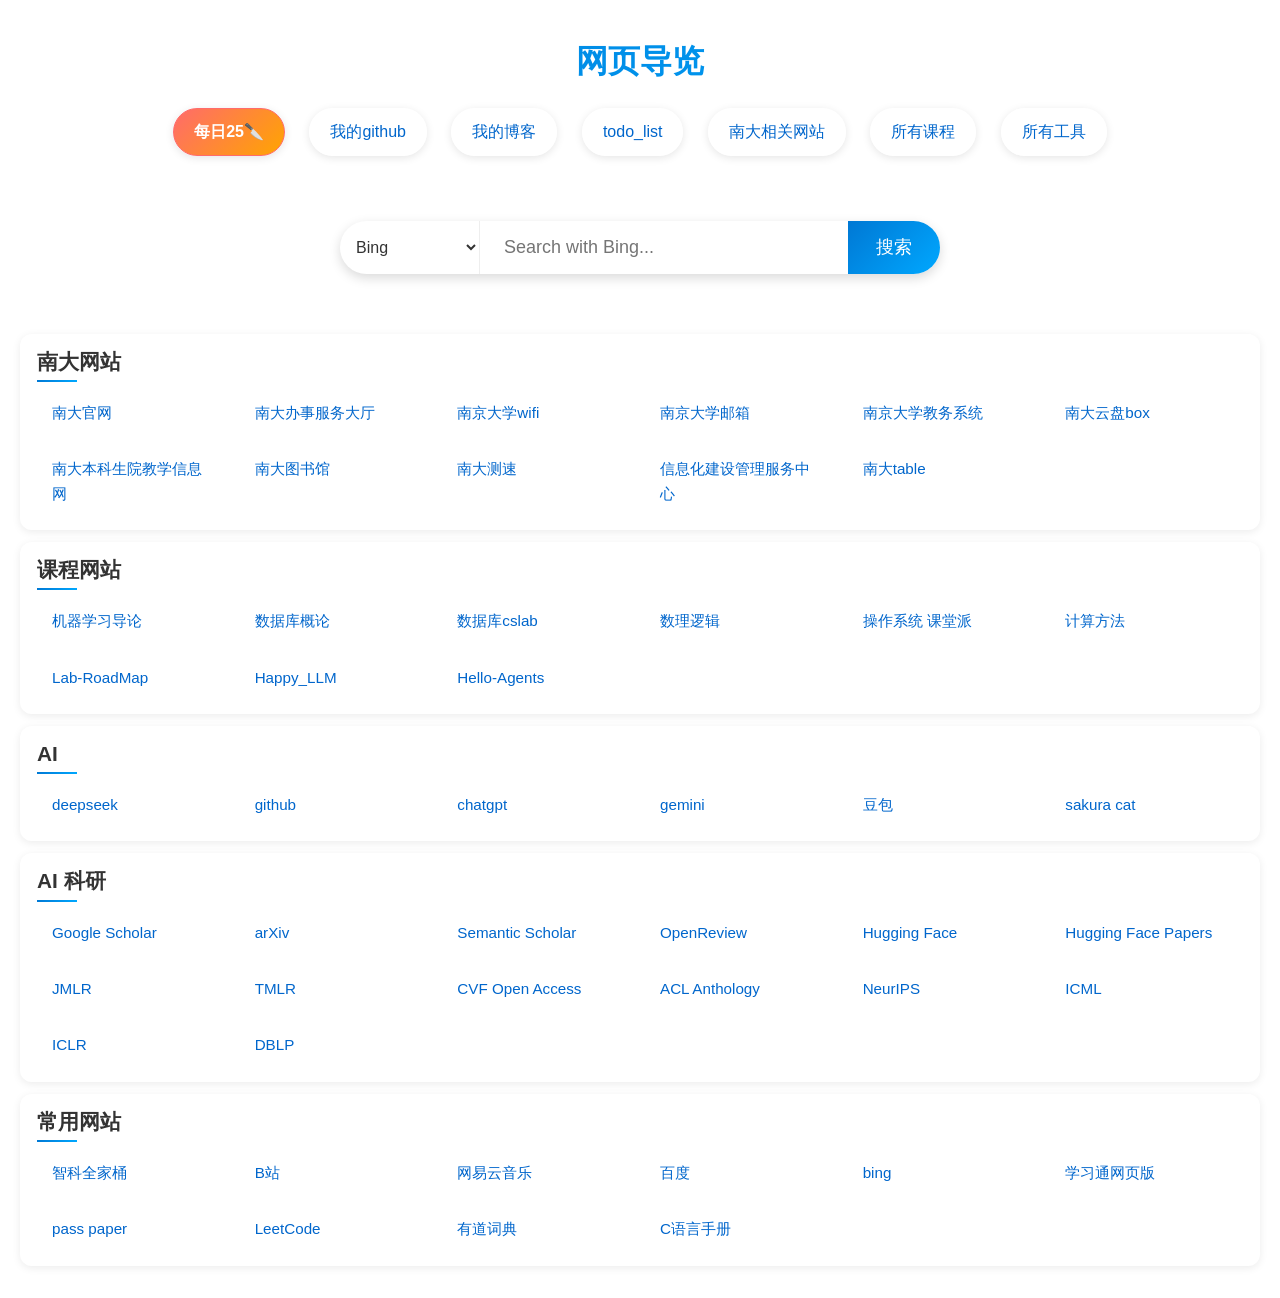
==== commit 74590317: "Merge remote-tracking branch 'refs/remotes/origin/main'" ====
--- a/index.html
+++ b/index.html
@@ -33,8 +33,15 @@
 
     <main>
         <div class="search-container">
-            <form action="https://www.bing.com/search" method="get" class="search-form" role="search" aria-label="搜索引擎" target="_blank" id="search-form">
+            <form method="get" class="search-form" role="search" aria-label="搜索引擎" target="_blank" id="search-form">
+                <select id="engine-select" aria-label="选择搜索引擎">
+                    <option value="https://www.bing.com/search">Bing</option>
+                    <option value="https://www.google.com/search">Google</option>
+                    <option value="https://www.baidu.com/s">百度</option>
+                    <option value="https://duckduckgo.com/">DuckDuckGo</option>
+                </select>
                 <input type="text" name="q" autofocus placeholder="Search with Bing..." aria-label="搜索内容" autocomplete="off" id="search-input">
+                
                 <button type="submit">搜索</button>
             </form>
             <div class="search-suggestions" id="search-suggestions" role="listbox" aria-label="搜索建议"></div>
@@ -126,7 +133,27 @@
             </div>
         </section>
     </main>
-
+<script>
+        (function() {
+            var form = document.querySelector('.search-form');
+            var select = document.getElementById('engine-select');
+            var input = form.querySelector('input');
+            var url = localStorage.getItem('searchEngine') || 'https://www.bing.com/search';
+            select.value = url;
+            form.action = url;
+            select.addEventListener('change', function() {
+                form.action = this.value;
+                localStorage.setItem('searchEngine', this.value);
+            });
+            form.addEventListener('submit', function(e) {
+                if (form.action.includes('baidu.com')) {
+                    input.name = 'wd';
+                } else {
+                    input.name = 'q';
+                }
+            });
+        })();
+    </script>
     <script>
         (function() {
             const searchForm = document.getElementById('search-form');
